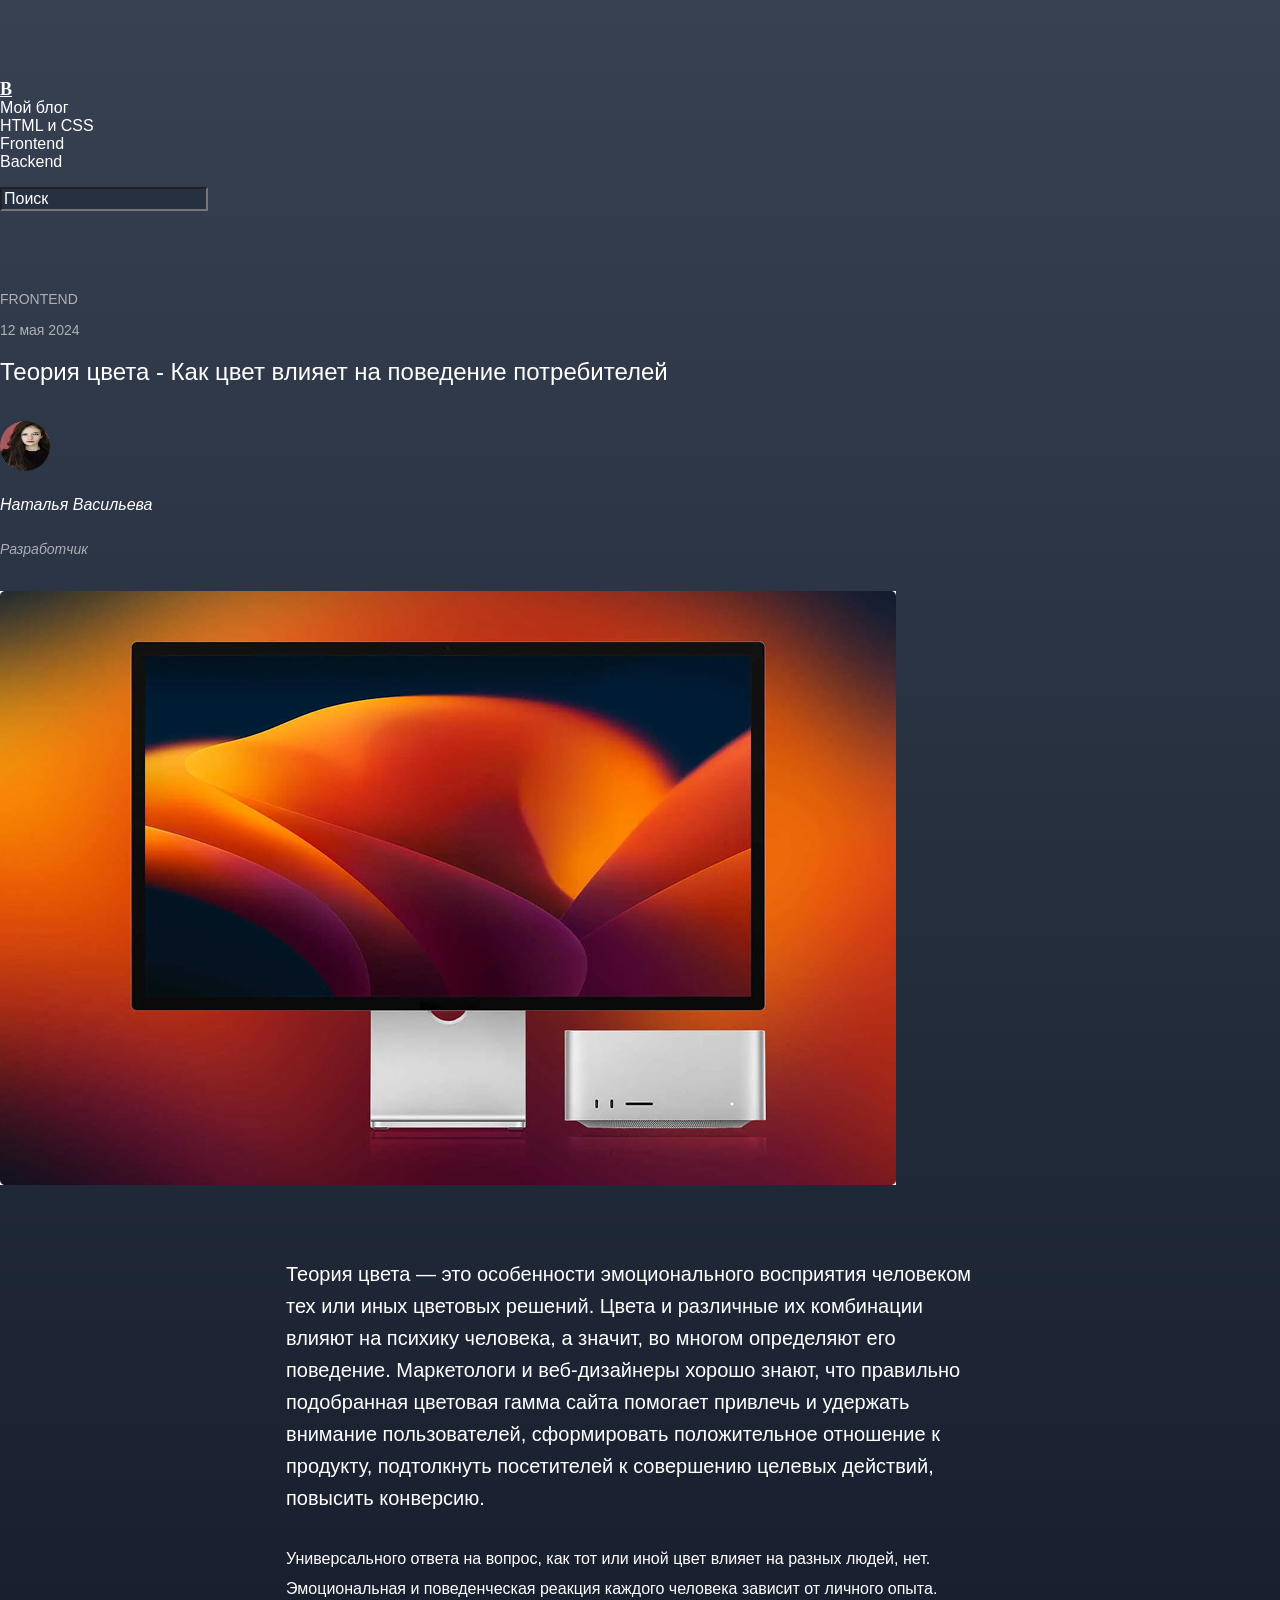
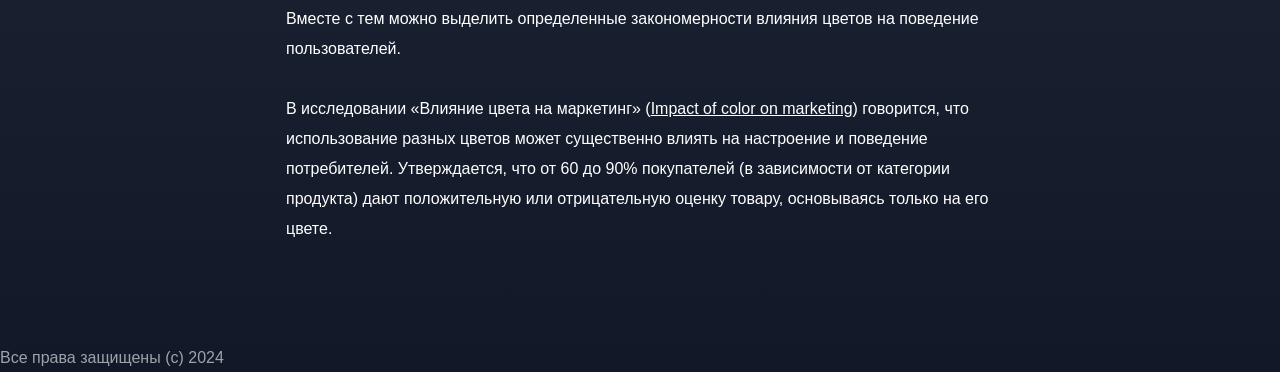
==== 1-Blog/index.html @ b1b8d958 "first commit" ====
<!doctype html>
<html lang="ru">
  <head>
    <meta charset="UTF-8" />
    <meta name="viewport" content="width=device-width, initial-scale=1.0" />
    <title>Мой блог</title>
    <link rel="stylesheet" href="styles/styles.css" />
  </head>
  <body>
    <header>
      <nav>
        <ul>
          <li><a class="blog-link" href="#">B</a></li>
          <li><a class="link" href="#">Мой блог</a></li>
          <li><a class="link" href="#">HTML и CSS</a></li>
          <li><a class="link" href="#">Frontend</a></li>
          <li><a class="link" href="#">Backend</a></li>
        </ul>
        <input type="text" value="Поиск" />
      </nav>
    </header>
    <main>
      <article>
        <header>
          <div class="blog-name">
            <p class="special">FRONTEND</p>
            <time class="datetime" datetime="2024-05-12">12 мая 2024</time>
          </div>
          <h1 class="title">
            Теория цвета - Как цвет влияет на поведение потребителей
          </h1>
          <address class="address">
            <img src="./images/image1.png" alt="Наталья Васильева" />
            <p class="name">Наталья Васильева</p>
            <p class="developer">Разработчик</p>
          </address>
        </header>
        <img src="./images/image2.jpg" alt="Ноутбук" class="main-img" />
        <section>
          <p class="text-upper">
            Теория цвета — это особенности эмоционального восприятия человеком
            тех или иных цветовых решений. Цвета и различные их комбинации
            влияют на психику человека, а значит, во многом определяют его
            поведение. Маркетологи и веб-дизайнеры хорошо знают, что правильно
            подобранная цветовая гамма сайта помогает привлечь и удержать
            внимание пользователей, сформировать положительное отношение к
            продукту, подтолкнуть посетителей к совершению целевых действий,
            повысить конверсию.
          </p>
          <p class="text text-1">
            Универсального ответа на вопрос, как тот или иной цвет влияет на
            разных людей, нет. Эмоциональная и поведенческая реакция каждого
            человека зависит от личного опыта. Вместе с тем можно выделить
            определенные закономерности влияния цветов на поведение
            пользователей.
          </p>
          <p class="text text-2">
            В исследовании «Влияние цвета на маркетинг» (<span class="span"
              >Impact of color on marketing</span
            >) говорится, что использование разных цветов может существенно
            влиять на настроение и поведение потребителей. Утверждается, что от
            60 до 90% покупателей (в зависимости от категории продукта) дают
            положительную или отрицательную оценку товару, основываясь только на
            его цвете.
          </p>
        </section>
      </article>
    </main>
    <footer>
      <small class="foot-text">Все права защищены (c) 2024</small>
    </footer>
  </body>
</html>
---- 1-Blog/styles/styles.css ----
* {
  font-family: "Roboto", sans-serif;
}

body {
  background: linear-gradient(180deg, #374151 0%, #111827 100%);
  margin: 0;
}

nav {
  margin-top: 80px;
  margin-bottom: 80px;
}

ul {
  list-style-type: none;
  padding: 0;
  margin-top: 80px;
}

nav input {
  font-weight: 400;
  font-size: 16px;
  line-height: 100%;
  letter-spacing: 0%;
  background-color: rgba(31, 41, 55, 0.6);
  color: #ffffff;
}

.blog-link {
  font-family: Source Sans Pro;
  font-weight: 600;
  font-size: 18px;
  line-height: 100%;
  letter-spacing: 0%;
  color: #ffffff;
}

.link {
  font-weight: 400;
  font-size: 16px;
  color: #ffffff;
  text-decoration: none;
}

.blog-name {
  margin: 0px auto 14px;
}

.special,
.datetime,
.developer {
  font-weight: 400;
  font-size: 14px;
  color: rgba(255, 255, 255, 0.6);
}

.title {
  font-weight: 400;
  font-size: 24px;
  line-height: 38px;
  color: #ffffff;
  margin: 0 auto 30px;
}

.address {
  margin: 0px auto 28px;
}

.address img {
  border-radius: 50%;
  width: 50px;
  height: 50px;
}

.name {
  font-weight: 400;
  font-size: 16px;
  line-height: 28px;
  color: #ffffff;
}

.developer {
  line-height: 28px;
}

.main-img {
  width: 896px;
  height: 594px;
  margin: 0 auto 69px;
}

.text-upper {
  font-weight: 400;
  font-size: 20px;
  line-height: 32px;
  color: #ffffff;
  margin: 0 auto 30px;
  width: 708px;
}

.text {
  font-weight: 400;
  font-size: 16px;
  line-height: 30px;
  color: #ffffff;
}

.text-1 {
  margin: 0px auto 30px;
  width: 708px;
}

.text-2 {
  margin: 0 auto 100px;
  width: 708px;
}

.span {
  text-decoration: underline;
}

.foot-text {
  font-weight: 400;
  font-size: 16px;
  line-height: 28px;
  color: rgba(255, 255, 255, 0.6);
  margin: 0px auto 77px;
}
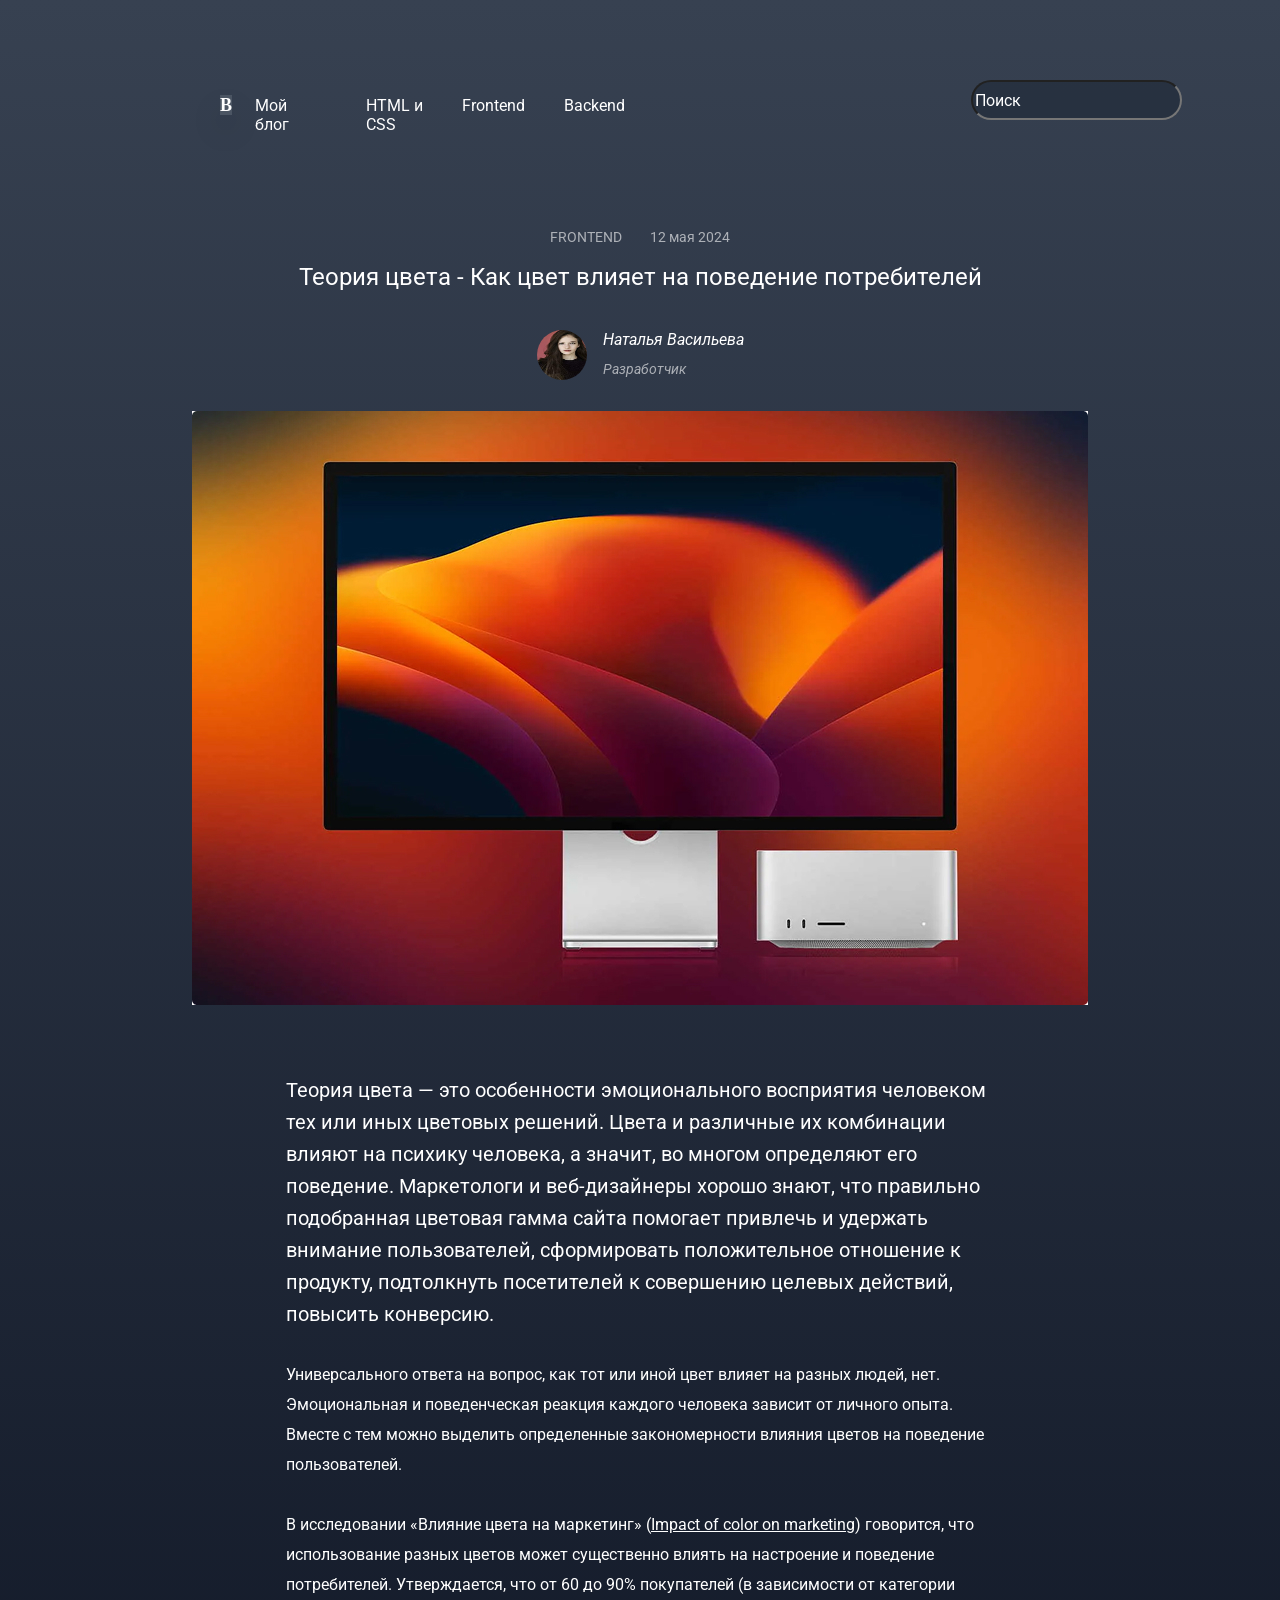
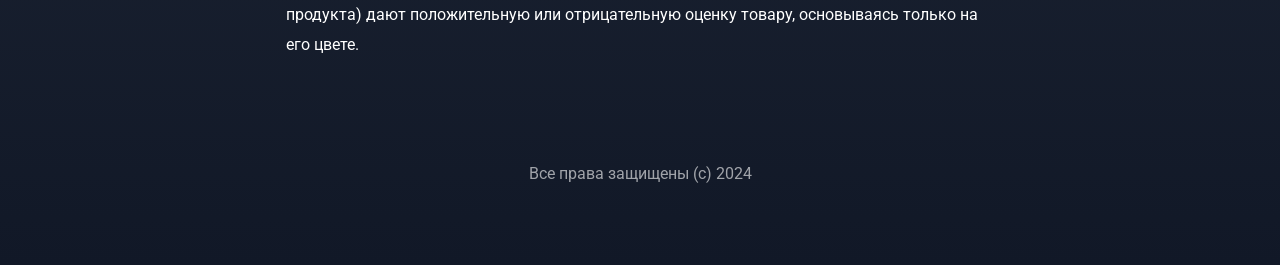
==== commit 6af3f6dc: "Верстка на флексах блога" ====
--- a/1-Blog/index.html
+++ b/1-Blog/index.html
@@ -5,18 +5,25 @@
     <meta name="viewport" content="width=device-width, initial-scale=1.0" />
     <title>Мой блог</title>
     <link rel="stylesheet" href="styles/styles.css" />
+    <link rel="preconnect" href="https://fonts.googleapis.com" />
+    <link rel="preconnect" href="https://fonts.gstatic.com" crossorigin />
+    <link
+      href="https://fonts.googleapis.com/css2?family=Roboto:ital,wght@0,100..900;1,100..900&display=swap"
+      rel="stylesheet"
+    />
   </head>
   <body>
     <header>
       <nav>
         <ul>
           <li><a class="blog-link" href="#">B</a></li>
-          <li><a class="link" href="#">Мой блог</a></li>
-          <li><a class="link" href="#">HTML и CSS</a></li>
-          <li><a class="link" href="#">Frontend</a></li>
-          <li><a class="link" href="#">Backend</a></li>
+          <li><a class="link myBlogLink" href="#">Мой блог</a></li>
+          <li><a class="link htmlLink" href="#">HTML и CSS</a></li>
+          <li><a class="link frontLink" href="#">Frontend</a></li>
+          <li><a class="link backLink" href="#">Backend</a></li>
         </ul>
-        <input type="text" value="Поиск" />
+        <label for="search"></label>
+        <input type="text" value="Поиск" id="search" />
       </nav>
     </header>
     <main>
@@ -31,12 +38,14 @@
           </h1>
           <address class="address">
             <img src="./images/image1.png" alt="Наталья Васильева" />
-            <p class="name">Наталья Васильева</p>
-            <p class="developer">Разработчик</p>
+            <div class="nameProf">
+              <p class="name">Наталья Васильева</p>
+              <p class="developer">Разработчик</p>
+            </div>
           </address>
         </header>
         <img src="./images/image2.jpg" alt="Ноутбук" class="main-img" />
-        <section>
+        <section class="main-section">
           <p class="text-upper">
             Теория цвета — это особенности эмоционального восприятия человеком
             тех или иных цветовых решений. Цвета и различные их комбинации
--- a/1-Blog/styles/styles.css
+++ b/1-Blog/styles/styles.css
@@ -1,21 +1,23 @@
 * {
   font-family: "Roboto", sans-serif;
+  box-sizing: border-box;
 }
 
 body {
   background: linear-gradient(180deg, #374151 0%, #111827 100%);
   margin: 0;
+  max-width: 1440px;
 }
 
 nav {
-  margin-top: 80px;
-  margin-bottom: 80px;
+  display: flex;
+  padding: 80px 180px;
+  max-width: 1440px;
 }
 
 ul {
   list-style-type: none;
-  padding: 0;
-  margin-top: 80px;
+  display: flex;
 }
 
 nav input {
@@ -25,6 +27,8 @@
   letter-spacing: 0%;
   background-color: rgba(31, 41, 55, 0.6);
   color: #ffffff;
+  border-radius: 100px;
+  margin-right: 180px;
 }
 
 .blog-link {
@@ -34,6 +38,10 @@
   line-height: 100%;
   letter-spacing: 0%;
   color: #ffffff;
+  text-decoration: none;
+  background-color: #4b5563;
+  box-shadow: 0px 15px 30px 0px #00000026;
+  margin-right: 23px;
 }
 
 .link {
@@ -43,8 +51,39 @@
   text-decoration: none;
 }
 
+.myBlogLink {
+  margin: 0px 77px auto auto;
+}
+
+.htmlLink {
+  margin: 0px 52px auto auto;
+}
+
+.frontLink {
+  margin: 0px 39px auto auto;
+}
+
+.backLink {
+  margin: 0px 346px auto auto;
+}
+
+#search {
+  background-color: (31, 41, 55, 0.6);
+  border-radius: 100px;
+  font-size: 16px;
+  line-height: 100%;
+  letter-spacing: 0%;
+  width: 224px;
+  height: 40px;
+  padding: 9px auto 12px 39px;
+}
+
 .blog-name {
-  margin: 0px auto 14px;
+  display: flex;
+  gap: 28px;
+  justify-content: center;
+  align-items: center;
+  margin-bottom: 14px;
 }
 
 .special,
@@ -55,22 +94,47 @@
   color: rgba(255, 255, 255, 0.6);
 }
 
+.special,
+.datetime {
+  line-height: 100%;
+}
+
 .title {
   font-weight: 400;
   font-size: 24px;
   line-height: 38px;
   color: #ffffff;
   margin: 0 auto 30px;
+  display: flex;
+  justify-content: center;
+  align-items: center;
 }
 
 .address {
   margin: 0px auto 28px;
+  display: flex;
+  justify-content: center;
+  align-items: center;
+  gap: 16px;
+}
+
+.nameProf {
+  display: flex;
+  flex-direction: column;
+  gap: 1px;
 }
 
 .address img {
   border-radius: 50%;
   width: 50px;
   height: 50px;
+  display: block;
+}
+
+.special,
+.name,
+.developer {
+  margin: 0;
 }
 
 .name {
@@ -88,6 +152,9 @@
   width: 896px;
   height: 594px;
   margin: 0 auto 69px;
+  display: flex;
+  justify-content: center;
+  align-items: center;
 }
 
 .text-upper {
@@ -95,8 +162,7 @@
   font-size: 20px;
   line-height: 32px;
   color: #ffffff;
-  margin: 0 auto 30px;
-  width: 708px;
+  margin: 0;
 }
 
 .text {
@@ -104,16 +170,15 @@
   font-size: 16px;
   line-height: 30px;
   color: #ffffff;
-}
-
-.text-1 {
-  margin: 0px auto 30px;
-  width: 708px;
-}
-
-.text-2 {
-  margin: 0 auto 100px;
-  width: 708px;
+  margin: 0;
+}
+
+.main-section {
+  display: flex;
+  flex-direction: column;
+  max-width: 708px;
+  margin: 0px auto 100px;
+  gap: 30px;
 }
 
 .span {
@@ -125,5 +190,11 @@
   font-size: 16px;
   line-height: 28px;
   color: rgba(255, 255, 255, 0.6);
-  margin: 0px auto 77px;
-}
+  display: flex;
+  align-items: center;
+  justify-content: center;
+}
+
+footer {
+  margin-bottom: 77px;
+}
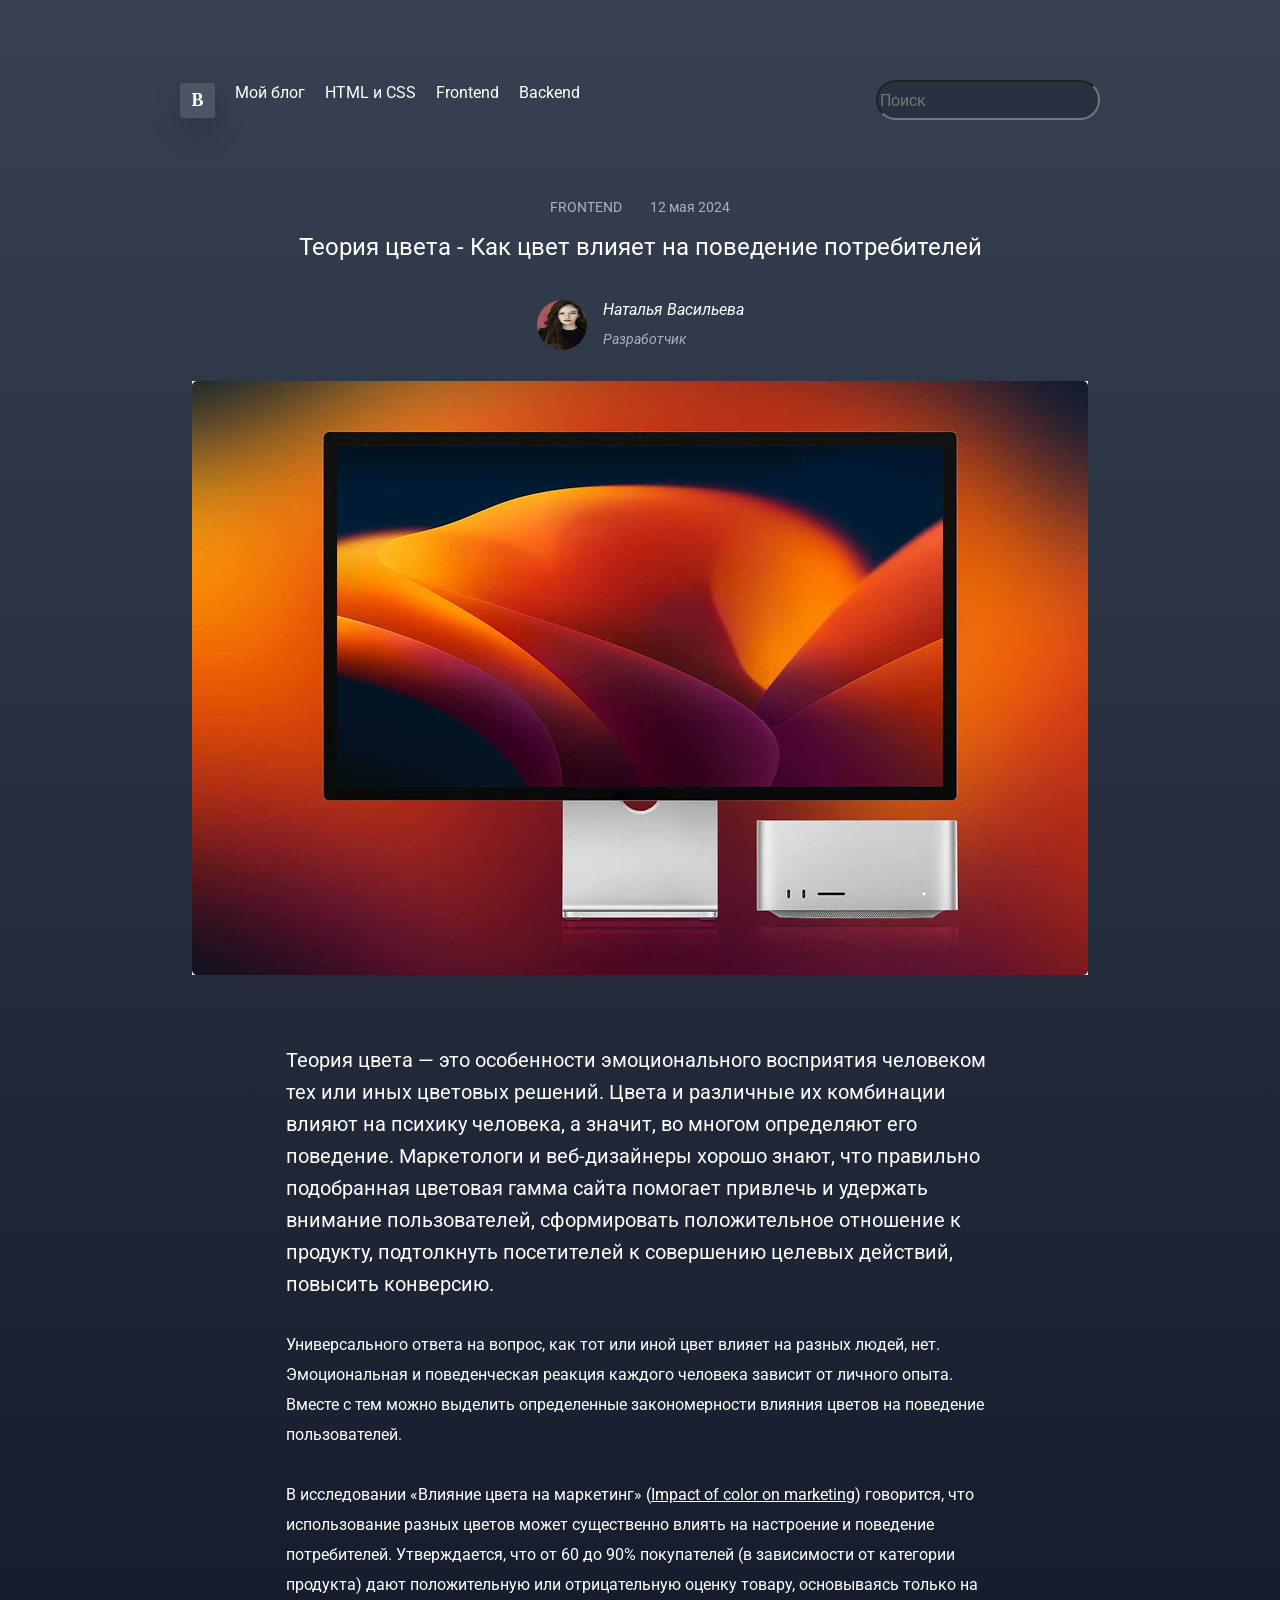
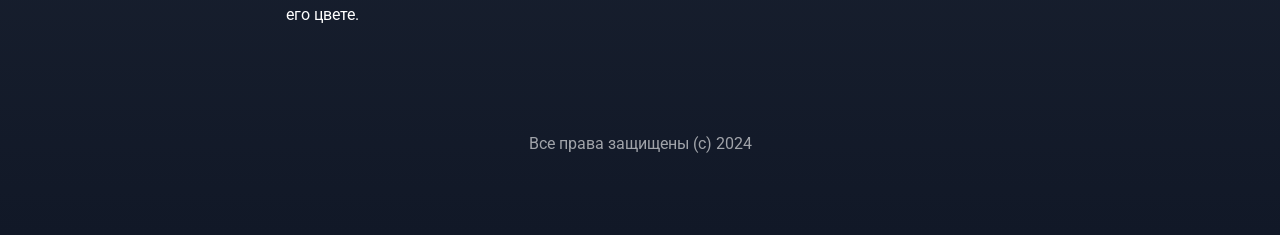
==== commit 260ba174: "Испралвнеи верстки блога" ====
--- a/1-Blog/index.html
+++ b/1-Blog/index.html
@@ -23,7 +23,7 @@
           <li><a class="link backLink" href="#">Backend</a></li>
         </ul>
         <label for="search"></label>
-        <input type="text" value="Поиск" id="search" />
+        <input type="text" placeholder="Поиск" id="search" />
       </nav>
     </header>
     <main>
--- a/1-Blog/styles/styles.css
+++ b/1-Blog/styles/styles.css
@@ -5,7 +5,7 @@
 
 body {
   background: linear-gradient(180deg, #374151 0%, #111827 100%);
-  margin: 0;
+  margin: 0 auto;
   max-width: 1440px;
 }
 
@@ -13,11 +13,16 @@
   display: flex;
   padding: 80px 180px;
   max-width: 1440px;
+  justify-content: space-between;
+  align-items: center;
 }
 
 ul {
   list-style-type: none;
   display: flex;
+  margin: 0px;
+  padding: 0px;
+  gap: 20px;
 }
 
 nav input {
@@ -41,7 +46,12 @@
   text-decoration: none;
   background-color: #4b5563;
   box-shadow: 0px 15px 30px 0px #00000026;
-  margin-right: 23px;
+  display: flex;
+  justify-content: center;
+  align-items: center;
+  width: 35px;
+  height: 35px;
+  border-radius: 3px;
 }
 
 .link {
@@ -51,24 +61,8 @@
   text-decoration: none;
 }
 
-.myBlogLink {
-  margin: 0px 77px auto auto;
-}
-
-.htmlLink {
-  margin: 0px 52px auto auto;
-}
-
-.frontLink {
-  margin: 0px 39px auto auto;
-}
-
-.backLink {
-  margin: 0px 346px auto auto;
-}
-
 #search {
-  background-color: (31, 41, 55, 0.6);
+  background-color: rgba(31, 41, 55, 0.6);
   border-radius: 100px;
   font-size: 16px;
   line-height: 100%;
@@ -76,6 +70,7 @@
   width: 224px;
   height: 40px;
   padding: 9px auto 12px 39px;
+  margin: 0;
 }
 
 .blog-name {
